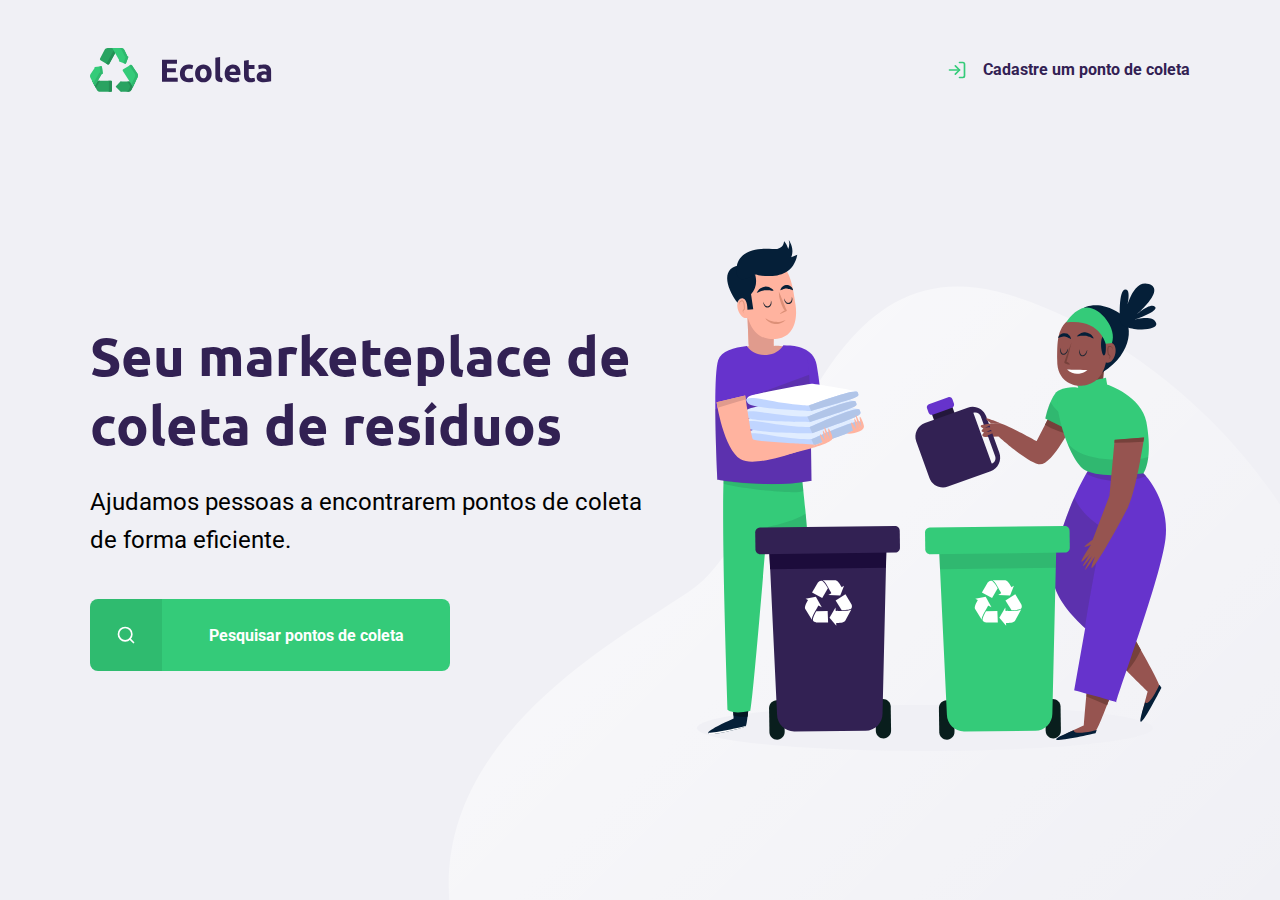
==== index.html @ 2fd6d64c "Criando a home do site." ====
<!DOCTYPE html>
<html lang="pt-br">

<head>
    <meta charset="UTF-8">
    <meta name="viewport" content="width=device-width, initial-scale=1.0">
    <title>Document</title>

    <link href="https://fonts.googleapis.com/css2?family=Roboto&family=Ubuntu:wght@700display=swap" rel="stylesheet">

    <link rel="stylesheet" href="/styles/main.css">
</head>

<body>

    <div id="page-home">

        <div class="content">

            <header>

                <img src="/Assets/icones/logo.svg" alt="Logomarca">
                <a href="http://google.com.br">
                    <span> </span>
                    Cadastre um ponto de coleta
                </a>
            </header>

            <main>


                <h1 class>Seu marketeplace de coleta de resíduos</h1>

                <p>Ajudamos pessoas a encontrarem pontos de coleta de forma eficiente.</p>

                <a href="#"><span></span><strong> Pesquisar pontos de coleta</strong></a>

            </main>

        </div>

    </div>

</body>

</html>
---- styles/main.css ----
:root {
    --title-color: #322153;
    --primary-color:#34cb79;
}

* {
    margin: 0;
    padding: 0;
}

html {
    font-family: 'Roboto', sans-serif;
}

body {
    background: #f0f0f5;
    -webkit-font-smonthing: antialiased;
}

a {
    text-decoration: none;
}

h1, h2, h3, h4, h5, h6 {
    font-family: 'Ubuntu', sans-serif;
    color: var(--title-color);
}
/* Box model 
Toda caixa tem largura, altura, espaçamento, preenchimentos, 
bordas, cor fundo, etc. */

#page-home {

    height: 100vh;

    background: url('../Assets/icones/home-background.svg') no-repeat;
    background-position: 35vw bottom;


}

#page-home .content {
    width: 90%;
    max-width: 1100px;
    height: 100%;

    margin: 0 auto;

    display: flex;
    flex-direction: column;



}

#page-home header {

    margin-top: 48px;
    display:flex;
    align-items: center;
    justify-content: space-between;
}

#page-home header a {
    display: flex;
    color: var(--title-color);
    font-weight: 700;
}

#page-home header a span {

    margin-right: 16px ;

    display: flex;

    background-image: url('../Assets/icones/log-in.svg');

    width: 20px;
    height: 20px;

}

#page-home main {
  
    max-width: 560px;

   flex: 1;

    display: flex;
    flex-direction: column;
    justify-content: center;

}

#page-home main h1 {

    font-size: 54px;
    color: var(--title-color);

}

#page-home main p {
    font-size: 24px;
    line-height: 38px;
    margin-top: 24px;
}

#page-home main a {
    width: 100%;
    max-width: 360px;
    height: 72px;

    border-radius: 8px;

    display: flex;
    align-items: center;

    margin-top: 40px;
    background: var(--primary-color);   

    transition: 400ms;

}

#page-home main a:hover {
    background-color: #2fb86e;
}

#page-home main a span {

    width: 72px;
    height: 72px;

    border-top-left-radius: 8px;
    border-bottom-left-radius: 8px;
    background-color: rgba(0,0,0,0.08);

    display: flex;
    align-items: center;
    justify-content: center;
}

#page-home main a span::after {

        content: "";
        background-image: url('../Assets/icones/search.svg');
        width: 20px;
        height: 20px;

}

#page-home main a strong {
    color: white;
    flex: 1;
    text-align: center;
}

@media (max-width: 900px) {
    #page-home {
        background-position: 70vw;
    }

    #page-home .content {
        align-items: center;
        text-align: center;
    }

    #page-home header a {
        position: absolute;
        bottom: 48px;

        left: 50%;
        transform: translateX(-50%);
    }

    #page-home main {
        align-items: center;
    }
}
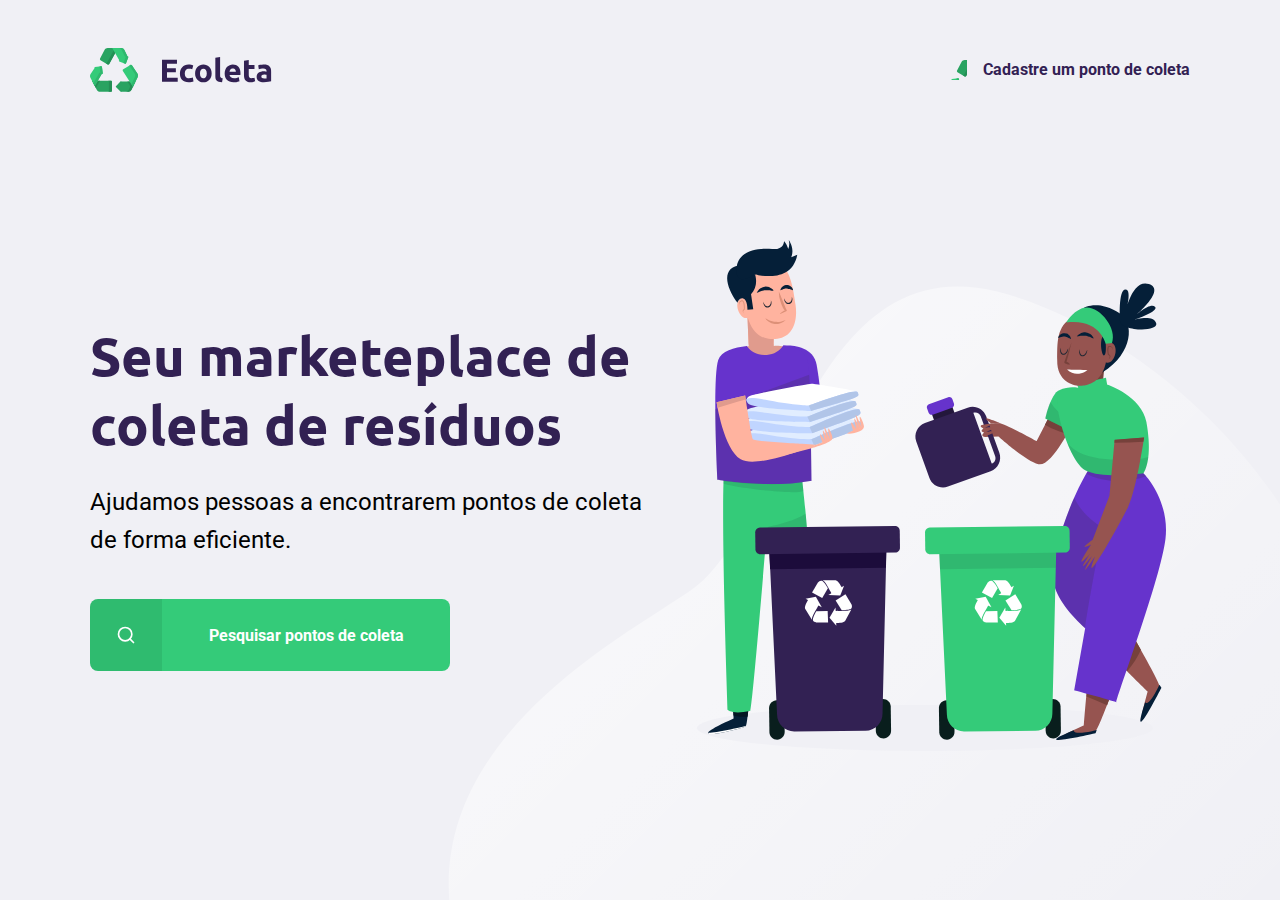
==== commit b5586c2e: "Criando pagina de cadastro e povoando com estados e cidades." ====
--- a/index.html
+++ b/index.html
@@ -4,11 +4,13 @@
 <head>
     <meta charset="UTF-8">
     <meta name="viewport" content="width=device-width, initial-scale=1.0">
-    <title>Document</title>
+    <title>Ecoleta</title>
 
     <link href="https://fonts.googleapis.com/css2?family=Roboto&family=Ubuntu:wght@700display=swap" rel="stylesheet">
 
     <link rel="stylesheet" href="/styles/main.css">
+    <link rel="stylesheet" href="/styles/home.css">
+    <link rel="stylesheet" href="/styles/responsive.css">
 </head>
 
 <body>
--- a/styles/main.css
+++ b/styles/main.css
@@ -6,6 +6,8 @@
 * {
     margin: 0;
     padding: 0;
+
+    box-sizing: border-box;
 }
 
 html {
@@ -29,151 +31,3 @@
 Toda caixa tem largura, altura, espaçamento, preenchimentos, 
 bordas, cor fundo, etc. */
 
-#page-home {
-
-    height: 100vh;
-
-    background: url('../Assets/icones/home-background.svg') no-repeat;
-    background-position: 35vw bottom;
-
-
-}
-
-#page-home .content {
-    width: 90%;
-    max-width: 1100px;
-    height: 100%;
-
-    margin: 0 auto;
-
-    display: flex;
-    flex-direction: column;
-
-
-
-}
-
-#page-home header {
-
-    margin-top: 48px;
-    display:flex;
-    align-items: center;
-    justify-content: space-between;
-}
-
-#page-home header a {
-    display: flex;
-    color: var(--title-color);
-    font-weight: 700;
-}
-
-#page-home header a span {
-
-    margin-right: 16px ;
-
-    display: flex;
-
-    background-image: url('../Assets/icones/log-in.svg');
-
-    width: 20px;
-    height: 20px;
-
-}
-
-#page-home main {
-  
-    max-width: 560px;
-
-   flex: 1;
-
-    display: flex;
-    flex-direction: column;
-    justify-content: center;
-
-}
-
-#page-home main h1 {
-
-    font-size: 54px;
-    color: var(--title-color);
-
-}
-
-#page-home main p {
-    font-size: 24px;
-    line-height: 38px;
-    margin-top: 24px;
-}
-
-#page-home main a {
-    width: 100%;
-    max-width: 360px;
-    height: 72px;
-
-    border-radius: 8px;
-
-    display: flex;
-    align-items: center;
-
-    margin-top: 40px;
-    background: var(--primary-color);   
-
-    transition: 400ms;
-
-}
-
-#page-home main a:hover {
-    background-color: #2fb86e;
-}
-
-#page-home main a span {
-
-    width: 72px;
-    height: 72px;
-
-    border-top-left-radius: 8px;
-    border-bottom-left-radius: 8px;
-    background-color: rgba(0,0,0,0.08);
-
-    display: flex;
-    align-items: center;
-    justify-content: center;
-}
-
-#page-home main a span::after {
-
-        content: "";
-        background-image: url('../Assets/icones/search.svg');
-        width: 20px;
-        height: 20px;
-
-}
-
-#page-home main a strong {
-    color: white;
-    flex: 1;
-    text-align: center;
-}
-
-@media (max-width: 900px) {
-    #page-home {
-        background-position: 70vw;
-    }
-
-    #page-home .content {
-        align-items: center;
-        text-align: center;
-    }
-
-    #page-home header a {
-        position: absolute;
-        bottom: 48px;
-
-        left: 50%;
-        transform: translateX(-50%);
-    }
-
-    #page-home main {
-        align-items: center;
-    }
-}--- a/styles/home.css
+++ b/styles/home.css
@@ -0,0 +1,125 @@
+#page-home {
+
+    height: 100vh;
+
+    background: url('../Assets/icones/home-background.svg') no-repeat;
+    background-position: 35vw bottom;
+
+
+}
+
+#page-home .content {
+    width: 90%;
+    max-width: 1100px;
+    height: 100%;
+
+    margin: 0 auto;
+
+    display: flex;
+    flex-direction: column;
+
+
+
+}
+
+#page-home header {
+
+    margin-top: 48px;
+    display:flex;
+    align-items: center;
+    justify-content: space-between;
+}
+
+#page-home header a {
+    display: flex;
+    color: var(--title-color);
+    font-weight: 700;
+}
+
+#page-home header a span {
+
+    margin-right: 16px ;
+
+    display: flex;
+
+    background-image: url('../Assets/icones/logo.svg');
+
+    width: 20px;
+    height: 20px;
+
+}
+
+#page-home main {
+  
+    max-width: 560px;
+
+   flex: 1;
+
+    display: flex;
+    flex-direction: column;
+    justify-content: center;
+
+}
+
+#page-home main h1 {
+
+    font-size: 54px;
+    color: var(--title-color);
+
+}
+
+#page-home main p {
+    font-size: 24px;
+    line-height: 38px;
+    margin-top: 24px;
+}
+
+#page-home main a {
+    width: 100%;
+    max-width: 360px;
+    height: 72px;
+
+    border-radius: 8px;
+
+    display: flex;
+    align-items: center;
+
+    margin-top: 40px;
+    background: var(--primary-color);   
+
+    transition: 400ms;
+
+}
+
+#page-home main a:hover {
+    background-color: #2fb86e;
+}
+
+#page-home main a span {
+
+    width: 72px;
+    height: 72px;
+
+    border-top-left-radius: 8px;
+    border-bottom-left-radius: 8px;
+    background-color: rgba(0,0,0,0.08);
+
+    display: flex;
+    align-items: center;
+    justify-content: center;
+}
+
+#page-home main a span::after {
+
+        content: "";
+        background-image: url('../Assets/icones/search.svg');
+        width: 20px;
+        height: 20px;
+
+}
+
+#page-home main a strong {
+    color: white;
+    flex: 1;
+    text-align: center;
+}
--- a/styles/responsive.css
+++ b/styles/responsive.css
@@ -0,0 +1,35 @@
+@media (max-width: 900px) {
+    #page-home {
+        background-position: 70vw;
+    }
+
+    #page-home .content {
+        align-items: center;
+        text-align: center;
+    }
+
+    #page-home header a {
+        position: absolute;
+        bottom: 48px;
+
+        left: 50%;
+        transform: translateX(-50%);
+    }
+
+    #page-home main {
+        align-items: center;
+    }
+}
+
+@media(min-width: 1700px){
+    #page-home {
+        background-position-x: 40vw;
+    }
+}
+
+@media(max-height: 760px){
+    #page-home {
+        background-position-y: 200px;
+    }
+
+}